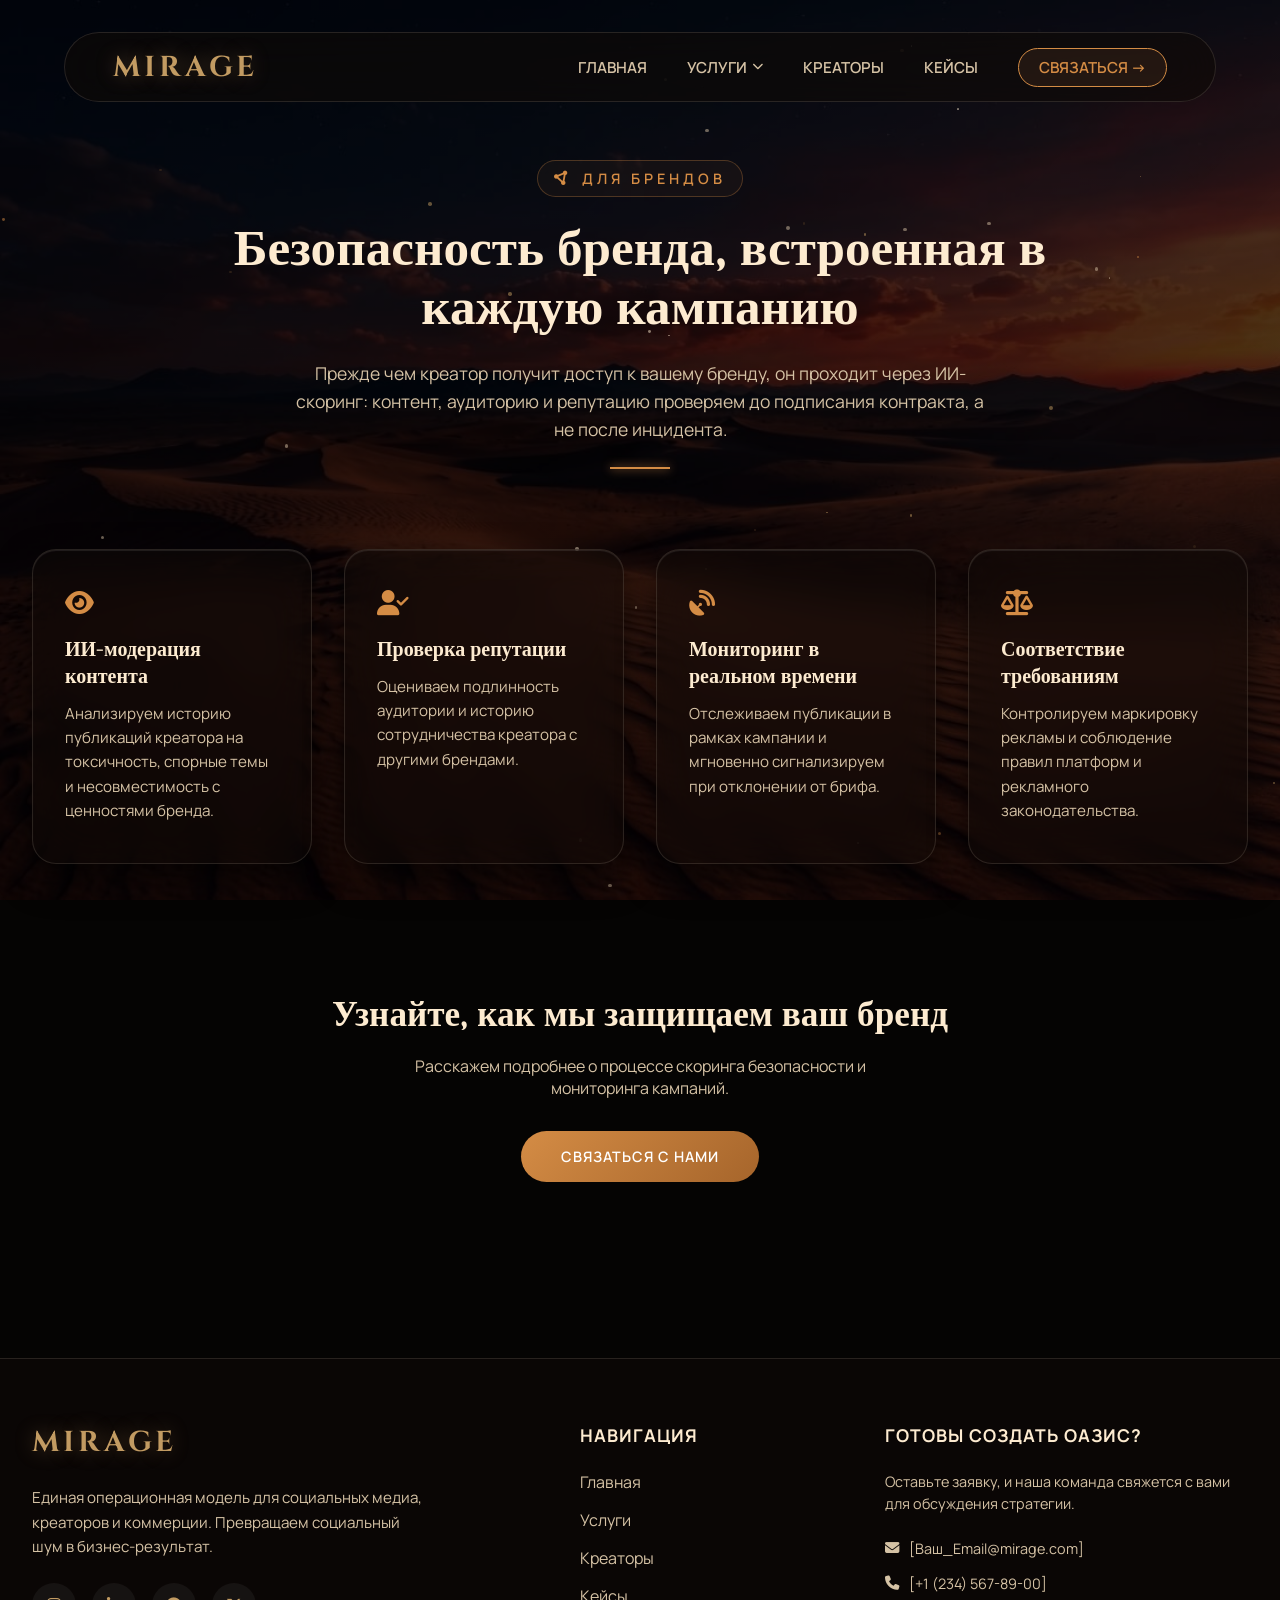
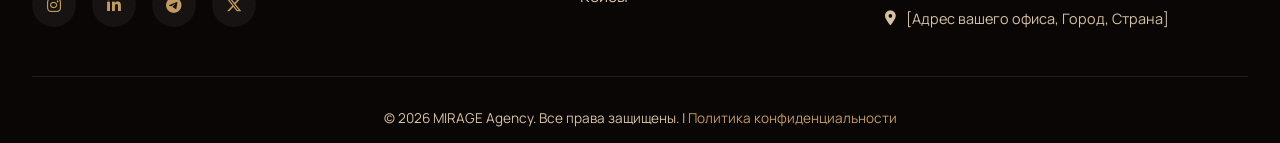
==== brands/brand-safety.html @ 73b87e84 "Add files via upload" ====
<!DOCTYPE html>
<html lang="ru">
<head>
    <meta charset="UTF-8">
    <meta name="viewport" content="width=device-width, initial-scale=1.0">
    <title>Безопасность Бренда | MIRAGE Agency</title>
    <link rel="stylesheet" href="../style.css">

    <link rel="preconnect" href="https://fonts.googleapis.com">
    <link rel="preconnect" href="https://fonts.gstatic.com" crossorigin>
    <link href="https://fonts.googleapis.com/css2?family=Cinzel:wght@400;500;700&family=Manrope:wght@200;300;400;600&display=swap" rel="stylesheet">

    <link rel="stylesheet" href="https://cdnjs.cloudflare.com/ajax/libs/font-awesome/6.4.0/css/all.min.css">
</head>
<body>
    <div class="bg-overlay"></div>
    <div id="particles-container"></div>

    <!-- Стеклянное Навигационное Меню -->
    <nav class="glass-nav">
        <div class="logo"><a href="../index.html">MIRAGE</a></div>

        <!-- Меню ссылок -->
        <ul class="nav-links" id="primary-navigation">
            <li><a href="../index.html#home">Главная</a></li>

            <li class="has-mega-menu">
                <a href="#services-menu" class="mega-menu-trigger" aria-haspopup="true" aria-expanded="false" aria-controls="services-menu">Услуги <i class="fa-solid fa-chevron-down nav-icon" aria-hidden="true"></i></a>
                <div class="mega-menu glass-panel" id="services-menu">
                    <div class="mega-menu-grid">
                        <div class="mega-tabs-panel">
                            <div class="mega-tabs" role="tablist" aria-label="Категории услуг">
                                <button type="button" class="mega-tab active" role="tab" aria-selected="true" aria-controls="mega-tabpanel-social" id="mega-tab-social">Комплексный Social</button>
                                <button type="button" class="mega-tab" role="tab" aria-selected="false" aria-controls="mega-tabpanel-brands" id="mega-tab-brands" tabindex="-1">Для Брендов</button>
                            </div>

                            <div class="mega-tab-panel active" id="mega-tabpanel-social" role="tabpanel" aria-labelledby="mega-tab-social">
                                <ul>
                                    <li><a href="../services/social-strategy.html">Social Стратегия</a></li>
                                    <li><a href="../services/influencer-marketing.html">Инфлюенс-Маркетинг</a></li>
                                    <li><a href="../services/content-studio.html">Студия Контента</a></li>
                                    <li><a href="../services/community-management.html">Комьюнити Менеджмент</a></li>
                                    <li><a href="../services/tiktok-reels-marketing.html">TikTok & Reels Маркетинг</a></li>
                                    <li><a href="../services/ai-discovery.html">AI Дискавери (Поиск талантов)</a></li>
                                    <li><a href="#" class="view-all">Все услуги &rarr;</a></li>
                                </ul>
                            </div>
                            <div class="mega-tab-panel" id="mega-tabpanel-brands" role="tabpanel" aria-labelledby="mega-tab-brands" hidden>
                                <ul>
                                    <li><a href="why-mirage.html">Почему MIRAGE?</a></li>
                                    <li><a href="case-studies.html">Кейсы и Результаты</a></li>
                                    <li><a href="social-ai-platform.html">Платформа Social AI</a></li>
                                    <li><a href="brand-safety.html" aria-current="page">Безопасность Бренда (Brand Safety)</a></li>
                                </ul>
                            </div>
                        </div>
                        <div class="mega-col featured-card">
                            <div class="glass-panel inner-card">
                                <h4>WHITE PAPER: ПРЕДСКАЗУЕМЫЙ SOCIAL ROI</h4>
                                <p>Узнайте, как поведенческие сигналы превращают инвестиции в социальные сети в измеримый рост бизнеса.</p>
                                <a class="featured-image-placeholder" href="../assets/MIRAGE-Social-ROI-Whitepaper.pdf" download="MIRAGE-Social-ROI-Whitepaper.pdf">
                                    <i class="fa-solid fa-file-pdf" aria-hidden="true"></i> Скачать отчет
                                </a>
                            </div>
                        </div>
                    </div>
                </div>
            </li>

            <li><a href="../index.html#creators">Креаторы</a></li>
            <li><a href="../index.html#cases">Кейсы</a></li>
            <li><a href="#contact" class="nav-cta">Связаться &rarr;</a></li>
        </ul>

        <!-- Бургер-меню для мобильных -->
        <button type="button" class="menu-toggle" aria-label="Открыть меню" aria-expanded="false" aria-controls="primary-navigation">
            <i class="fa-solid fa-bars" aria-hidden="true"></i>
        </button>
    </nav>

    <main>
        <section class="page-hero fade-in">
            <span class="eyebrow"><i class="fa-solid fa-circle-nodes" aria-hidden="true"></i> Для Брендов</span>
            <h1>Безопасность бренда, встроенная в каждую кампанию</h1>
            <p class="lede">Прежде чем креатор получит доступ к вашему бренду, он проходит через ИИ-скоринг: контент, аудиторию и репутацию проверяем до подписания контракта, а не после инцидента.</p>
            <div class="divider"></div>
        </section>

        <section class="feature-grid">
            <div class="glass-panel feature-card fade-in stagger-1">
                <i class="fa-solid fa-eye" aria-hidden="true"></i>
                <h3>ИИ-модерация контента</h3>
                <p>Анализируем историю публикаций креатора на токсичность, спорные темы и несовместимость с ценностями бренда.</p>
            </div>
            <div class="glass-panel feature-card fade-in stagger-2">
                <i class="fa-solid fa-user-check" aria-hidden="true"></i>
                <h3>Проверка репутации</h3>
                <p>Оцениваем подлинность аудитории и историю сотрудничества креатора с другими брендами.</p>
            </div>
            <div class="glass-panel feature-card fade-in stagger-3">
                <i class="fa-solid fa-satellite-dish" aria-hidden="true"></i>
                <h3>Мониторинг в реальном времени</h3>
                <p>Отслеживаем публикации в рамках кампании и мгновенно сигнализируем при отклонении от брифа.</p>
            </div>
            <div class="glass-panel feature-card fade-in stagger-1">
                <i class="fa-solid fa-scale-balanced" aria-hidden="true"></i>
                <h3>Соответствие требованиям</h3>
                <p>Контролируем маркировку рекламы и соблюдение правил платформ и рекламного законодательства.</p>
            </div>
        </section>

        <section class="page-cta fade-in">
            <h2>Узнайте, как мы защищаем ваш бренд</h2>
            <p>Расскажем подробнее о процессе скоринга безопасности и мониторинга кампаний.</p>
            <a href="#contact" class="cta-button primary">Связаться с нами</a>
        </section>
    </main>

    <!-- Подвал / Контакты -->
    <footer id="contact" class="glass-footer">
        <div class="footer-grid">
            <div class="footer-brand">
                <div class="logo"><a href="../index.html">MIRAGE</a></div>
                <p>Единая операционная модель для социальных медиа, креаторов и коммерции. Превращаем социальный шум в бизнес-результат.</p>
                <!-- TODO: перед публикацией заменить href="#" на реальные ссылки соцсетей -->
                <div class="social-links">
                    <a href="#" aria-label="Instagram"><i class="fa-brands fa-instagram" aria-hidden="true"></i></a>
                    <a href="#" aria-label="LinkedIn"><i class="fa-brands fa-linkedin-in" aria-hidden="true"></i></a>
                    <a href="#" aria-label="Telegram"><i class="fa-brands fa-telegram" aria-hidden="true"></i></a>
                    <a href="#" aria-label="Twitter / X"><i class="fa-brands fa-x-twitter" aria-hidden="true"></i></a>
                </div>
            </div>

            <div class="footer-links">
                <h4>Навигация</h4>
                <ul>
                    <li><a href="../index.html#home">Главная</a></li>
                    <li><a href="../index.html#services-menu">Услуги</a></li>
                    <li><a href="../index.html#creators">Креаторы</a></li>
                    <li><a href="../index.html#cases">Кейсы</a></li>
                </ul>
            </div>

            <div class="footer-contact">
                <h4>Готовы создать оазис?</h4>
                <p>Оставьте заявку, и наша команда свяжется с вами для обсуждения стратегии.</p>
                <!-- TODO: перед публикацией подставить реальные email/телефон/адрес -->
                <ul>
                    <li><i class="fa-solid fa-envelope" aria-hidden="true"></i> <a href="#">[Ваш_Email@mirage.com]</a></li>
                    <li><i class="fa-solid fa-phone" aria-hidden="true"></i> <a href="#">[+1 (234) 567-89-00]</a></li>
                    <li><i class="fa-solid fa-location-dot" aria-hidden="true"></i> [Адрес вашего офиса, Город, Страна]</li>
                </ul>
            </div>
        </div>
        <div class="footer-bottom">
            <p>&copy; 2026 MIRAGE Agency. Все права защищены. | <a href="#">Политика конфиденциальности</a></p>
        </div>
    </footer>

    <script src="../script.js"></script>
</body>
</html>
---- style.css ----
:root {
    --font-heading: 'Cinzel', serif;
    --font-body: 'Manrope', sans-serif;
    
    --text-cream: #FDEBD0;         
    --text-muted: #D5C2A5;         
    --accent-amber: #D48C45;       
    --accent-gold: #C29B62;        
    --accent-coffee: #4A3320;      
    
    --glass-bg: rgba(15, 10, 8, 0.45);
    --glass-bg-nav: rgba(15, 10, 8, 0.6);
    --glass-bg-strong: rgba(12, 8, 6, 0.85);
    --glass-bg-strongest: rgba(12, 8, 6, 0.95);
    --glass-border: rgba(253, 235, 208, 0.12);
    --glass-shadow: 0 15px 35px rgba(0, 0, 0, 0.6);
    --glass-highlight: inset 0 1px 1px rgba(255, 255, 255, 0.1);
    --blur-strong: 25px;
    --blur-base: 20px;
}

* { margin: 0; padding: 0; box-sizing: border-box; }
html { scroll-behavior: smooth; }

body {
    font-family: var(--font-body);
    color: var(--text-cream);
    background-color: #050403;
    /* Рекомендуется конвертировать картинку в webp для скорости загрузки */
    background-image: url('Gemini_Generated_Image_9etfbc9etfbc9etf.png');
    background-size: cover;
    background-position: center;
    background-attachment: fixed;
    background-repeat: no-repeat;
    min-height: 100vh;
    overflow-x: hidden;
}

.bg-overlay {
    position: fixed; top: 0; left: 0; width: 100%; height: 100%;
    background: linear-gradient(135deg, rgba(8, 5, 10, 0.85) 0%, rgba(30, 15, 5, 0.75) 100%);
    mix-blend-mode: multiply; z-index: -1;
}

#particles-container {
    position: fixed; top: 0; left: 0; width: 100%; height: 100%; z-index: 0; pointer-events: none; overflow: hidden;
}

.particle {
    position: absolute; background-color: var(--accent-gold); border-radius: 50%; opacity: 0.5; animation: float-sand linear infinite;
}

@keyframes float-sand {
    0% { transform: translateY(0) translateX(0) rotate(0deg); opacity: 0; }
    10% { opacity: 0.6; }
    90% { opacity: 0.6; }
    100% { transform: translateY(-100vh) translateX(100px) rotate(360deg); opacity: 0; }
}

.glass-panel {
    background: var(--glass-bg); backdrop-filter: blur(20px); -webkit-backdrop-filter: blur(20px);
    border: 1px solid var(--glass-border); box-shadow: var(--glass-shadow), var(--glass-highlight);
    border-radius: 24px; position: relative; z-index: 10;
}

/* === Навигация === */
.glass-nav {
    position: fixed; top: 2rem; left: 50%; transform: translateX(-50%); width: 90%; max-width: 1300px;
    height: 70px; display: flex; justify-content: space-between; align-items: center; padding: 0 3rem;
    border-radius: 100px; z-index: 1000;
    background: var(--glass-bg-nav); backdrop-filter: blur(var(--blur-strong)); -webkit-backdrop-filter: blur(var(--blur-strong)); border: 1px solid var(--glass-border);
}

.logo {
    font-family: var(--font-heading); font-size: 1.8rem; font-weight: 700; letter-spacing: 4px;
    color: var(--accent-gold); text-shadow: 0 0 20px rgba(194, 155, 98, 0.4);
}
.logo a { color: inherit; text-decoration: none; }

.nav-links { display: flex; list-style: none; gap: 2.5rem; align-items: center; }
.nav-links > li > a {
    text-decoration: none; color: var(--text-muted); font-size: 0.95rem; font-weight: 600; text-transform: uppercase;
    transition: color 0.3s ease; display: flex; align-items: center; gap: 5px; padding: 25px 0;
}
.nav-links > li > a:hover { color: var(--text-cream); }
.nav-icon { font-size: 0.7rem; transition: transform 0.3s ease; }

.nav-cta {
    background: rgba(212, 140, 69, 0.1); border: 1px solid var(--accent-amber); padding: 8px 20px !important;
    border-radius: 50px; color: var(--accent-amber) !important;
}
.nav-cta:hover { background: var(--accent-amber); color: #fff !important; }

/* === МЕГА-МЕНЮ === */
.has-mega-menu { position: relative; }
.mega-menu {
    position: absolute; top: 100%; left: -100px; width: 800px; padding: 2.5rem; opacity: 0; visibility: hidden;
    transform: translateY(20px); transition: all 0.4s cubic-bezier(0.25, 0.8, 0.25, 1); border-radius: 20px;
    background: var(--glass-bg-strong);
}
.has-mega-menu:hover .mega-menu { opacity: 1; visibility: visible; transform: translateY(0); }
.has-mega-menu:hover .nav-icon { transform: rotate(180deg); }
/* Открытие по клику (тач-устройства / клавиатура) — дублирует hover-поведение */
.has-mega-menu .mega-menu.mega-menu-open { opacity: 1; visibility: visible; transform: translateY(0); }
.has-mega-menu .mega-menu-trigger[aria-expanded="true"] .nav-icon { transform: rotate(180deg); }

.mega-menu-grid { display: grid; grid-template-columns: 1.6fr 1fr; gap: 2rem; }

/* Подвкладки "Комплексный Social" / "Для Брендов" */
.mega-tabs {
    display: flex; gap: 2rem; border-bottom: 1px solid rgba(253,235,208,0.1); margin-bottom: 1.5rem;
}
.mega-tab {
    background: none; border: none; cursor: pointer; font-family: var(--font-body);
    font-size: 0.85rem; letter-spacing: 2px; text-transform: uppercase; color: var(--text-muted);
    padding: 10px 2px; min-height: 44px; position: relative; transition: color 0.2s;
}
.mega-tab:hover { color: var(--text-cream); }
.mega-tab.active { color: var(--accent-amber); }
.mega-tab.active::after {
    content: ''; position: absolute; left: 0; right: 0; bottom: -1px; height: 2px; background: var(--accent-amber);
}
.mega-tab-panel { display: none; }
.mega-tab-panel.active { display: block; animation: fadeInUp 0.3s ease; }

.mega-tab-panel ul,
.mega-col ul { list-style: none; display: flex; flex-direction: column; gap: 1rem; }
.mega-tab-panel ul li a,
.mega-col ul li a { color: var(--text-cream); text-decoration: none; font-size: 0.95rem; font-weight: 300; transition: color 0.2s; }
.mega-tab-panel ul li a:hover,
.mega-col ul li a:hover { color: var(--accent-gold); }
.mega-tab-panel ul li a.view-all,
.mega-col ul li a.view-all { color: var(--accent-amber); font-weight: 600; margin-top: 10px; display: inline-block; }
.mega-tab-panel ul li a[aria-current="page"],
.mega-col ul li a[aria-current="page"] { color: var(--accent-gold); font-weight: 600; }

.featured-card .inner-card {
    padding: 1.5rem; border-radius: 12px; background: rgba(255,255,255,0.03); border: 1px solid rgba(212,140,69,0.2);
}
.featured-card h4 { border-bottom: none; color: var(--text-cream); font-size: 1rem; margin-bottom: 0.5rem; line-height: 1.4; }
.featured-card p { font-size: 0.85rem; color: var(--text-muted); margin-bottom: 1rem; line-height: 1.5; }
.featured-image-placeholder {
    width: 100%; height: 80px; background: linear-gradient(135deg, rgba(212,140,69,0.1), rgba(212,140,69,0.3));
    border-radius: 8px; display: flex; align-items: center; justify-content: center;
    color: var(--accent-gold); text-decoration: none; font-size: 0.9rem; font-weight: 600; gap: 10px; cursor: pointer; transition: background 0.3s;
}
.featured-image-placeholder:hover { background: rgba(212,140,69,0.4); }

.menu-toggle {
    display: none; font-size: 1.5rem; cursor: pointer; color: var(--text-cream);
    background: none; border: none; padding: 12px;
    min-width: 44px; min-height: 44px; align-items: center; justify-content: center;
}

/* === Герой Секция === */
.hero-section { min-height: 100vh; min-height: 100dvh; display: flex; align-items: center; justify-content: center; padding: 120px 2rem 4rem; }
.hero-card { max-width: 1000px; padding: 5rem 4rem; text-align: center; }
.eyebrow { display: inline-flex; align-items: center; gap: 10px; font-weight: 600; color: var(--accent-amber); font-size: 0.9rem; letter-spacing: 4px; text-transform: uppercase; margin-bottom: 1.5rem; padding: 8px 16px; border: 1px solid rgba(212, 140, 69, 0.3); border-radius: 50px; background: rgba(212, 140, 69, 0.05); }
.hero-title { font-family: var(--font-heading); font-size: clamp(2rem, 6vw + 0.5rem, 4.5rem); line-height: 1.1; font-weight: 700; margin-bottom: 2rem; background: linear-gradient(to right, var(--text-cream), var(--accent-gold)); -webkit-background-clip: text; -webkit-text-fill-color: transparent; }
.hero-subtitle { font-size: clamp(1rem, 0.5vw + 0.9rem, 1.15rem); line-height: 1.6; color: var(--text-muted); max-width: 700px; margin: 0 auto 3rem; font-weight: 300; }
.cta-group { display: flex; gap: 1.5rem; justify-content: center; }
.cta-button { display: inline-block; text-decoration: none; font-family: var(--font-body); font-size: 0.9rem; letter-spacing: 1px; text-transform: uppercase; padding: 1rem 2.5rem; border-radius: 50px; cursor: pointer; font-weight: 600; transition: all 0.4s ease; }
.cta-button.primary { background: linear-gradient(135deg, var(--accent-amber), #A6652B); color: #fff; border: none; }
.cta-button.primary:hover { transform: translateY(-3px); box-shadow: 0 15px 25px rgba(212, 140, 69, 0.5); }
.cta-button.secondary { background: transparent; color: var(--text-cream); border: 1px solid var(--accent-gold); display: flex; align-items: center; gap: 10px; }
.cta-button.secondary:hover { background: rgba(194, 155, 98, 0.1); transform: translateY(-3px); border-color: var(--text-cream); }

/* === Бегущая Строка === */
.ticker-section { max-width: 1300px; margin: 0 auto 4rem; padding: 1.5rem 0; border-radius: 16px; overflow: hidden; }
.ticker-wrapper { width: 100%; overflow: hidden; }
.ticker-track { display: flex; width: max-content; animation: scroll-ticker 30s linear infinite; }
.ticker-item { display: flex; align-items: center; padding: 0 3rem; font-size: 1rem; color: var(--text-muted); font-weight: 400; text-transform: uppercase; letter-spacing: 1px; white-space: nowrap; }
.ticker-item span { font-family: var(--font-heading); font-size: 1.4rem; color: var(--accent-gold); font-weight: 700; margin-right: 12px; }
@keyframes scroll-ticker { 0% { transform: translateX(0); } 100% { transform: translateX(-50%); } }

/* === Базовые стили секций === */
.section-header { text-align: center; margin-bottom: 4rem; }
.section-header h2 { font-family: var(--font-heading); font-size: clamp(1.8rem, 4vw + 0.5rem, 3rem); color: var(--text-cream); margin-bottom: 1rem; }
.section-subtitle { color: var(--text-muted); font-size: 1.1rem; max-width: 600px; margin: 0 auto 1.5rem; }
.divider { height: 2px; width: 60px; background: var(--accent-amber); margin: 0 auto; box-shadow: 0 0 10px var(--accent-amber); }

/* === Креаторы (Ростер) === */
.roster-section { padding: 6rem 2rem; max-width: 1300px; margin: 0 auto; }
.creators-grid { display: grid; grid-template-columns: repeat(auto-fit, minmax(min(300px, 100%), 1fr)); gap: 2.5rem; }
.creator-card { padding: 2rem; text-align: center; display: flex; flex-direction: column; align-items: center; }
.creator-card:hover { transform: translateY(-10px); background: rgba(25, 18, 14, 0.6); border-color: rgba(253, 235, 208, 0.3); }
.creator-image { width: 150px; height: 150px; border-radius: 50%; margin-bottom: 1.5rem; border: 2px solid var(--accent-gold); display: flex; align-items: center; justify-content: center; background: rgba(0,0,0,0.3); overflow: hidden; }
.creator-image span { font-size: 0.8rem; color: var(--text-muted); opacity: 0.5; }
.creator-info h3 { font-family: var(--font-heading); font-size: 1.4rem; margin-bottom: 0.3rem; color: var(--text-cream); }
.niche { font-size: 0.85rem; color: var(--accent-amber); text-transform: uppercase; letter-spacing: 1px; display: block; margin-bottom: 1.5rem; }
.stats { display: flex; justify-content: space-around; width: 100%; border-top: 1px solid rgba(253, 235, 208, 0.1); padding-top: 1rem; }
.stats div strong { font-size: 1.2rem; color: var(--text-cream); font-family: var(--font-heading); }
.stats div { font-size: 0.8rem; color: var(--text-muted); }

/* === Social AI Секция === */
.ai-section { padding: 2rem 2rem 6rem; max-width: 1300px; margin: 0 auto; }
.ai-card { display: grid; grid-template-columns: 1fr 1fr; gap: 4rem; padding: 4rem; align-items: center; }
.ai-content h2 { font-family: var(--font-heading); font-size: clamp(1.6rem, 3vw + 0.5rem, 2.5rem); margin-bottom: 1.5rem; line-height: 1.2; }
.ai-content p { color: var(--text-muted); font-size: 1.1rem; line-height: 1.6; margin-bottom: 2rem; }
.ai-features { list-style: none; }
.ai-features li { margin-bottom: 1rem; font-size: 1rem; display: flex; align-items: center; gap: 12px; }
.ai-features li i { color: var(--accent-amber); }
.ai-visual { width: 100%; height: 350px; background: linear-gradient(135deg, rgba(212,140,69,0.05), rgba(0,0,0,0.4)); border-radius: 16px; border: 1px solid rgba(212,140,69,0.2); display: flex; align-items: center; justify-content: center; color: var(--text-muted); }

/* === Кейсы === */
.cases-section { padding: 4rem 2rem 8rem; max-width: 1300px; margin: 0 auto; }
.cases-grid { display: grid; grid-template-columns: repeat(auto-fit, minmax(400px, 1fr)); gap: 3rem; }
.case-card { padding: 3rem; display: flex; flex-direction: column; }
.case-brand h3 { font-family: var(--font-heading); font-size: 1.8rem; color: var(--accent-gold); margin-bottom: 1rem; }
.case-desc { color: var(--text-muted); font-size: 1rem; line-height: 1.5; margin-bottom: 2rem; flex-grow: 1; }
.case-metrics { display: flex; gap: 2rem; margin-bottom: 2rem; padding: 1.5rem; background: rgba(0,0,0,0.2); border-radius: 12px; }
.metric h4 { font-family: var(--font-heading); font-size: 1.8rem; color: var(--text-cream); }
.metric span { font-size: 0.85rem; color: var(--text-muted); text-transform: uppercase; letter-spacing: 1px; }
.learn-more { color: var(--accent-amber); text-decoration: none; font-weight: 600; text-transform: uppercase; letter-spacing: 1px; display: inline-flex; align-items: center; gap: 8px; transition: gap 0.3s; }
.learn-more:hover { gap: 15px; }

/* === Подвал / Контакты === */
.glass-footer { background: var(--glass-bg-strong); backdrop-filter: blur(var(--blur-strong)); -webkit-backdrop-filter: blur(var(--blur-strong)); border-top: 1px solid var(--glass-border); padding: 4rem 2rem 1rem; margin-top: 4rem; }
.footer-grid { max-width: 1300px; margin: 0 auto; display: grid; grid-template-columns: 2fr 1fr 1.5fr; gap: 4rem; margin-bottom: 3rem; }
.footer-brand p { color: var(--text-muted); margin: 1.5rem 0; line-height: 1.6; font-size: 0.95rem; max-width: 400px; }
.social-links { display: flex; gap: 1rem; }
.social-links a { display: flex; align-items: center; justify-content: center; width: 44px; height: 44px; border-radius: 50%; background: rgba(255,255,255,0.05); color: var(--accent-gold); text-decoration: none; transition: all 0.3s; }
.social-links a:hover { background: var(--accent-amber); color: #fff; transform: translateY(-3px); }
.footer-links h4, .footer-contact h4 { font-family: var(--font-body); font-size: 1.1rem; color: var(--text-cream); margin-bottom: 1.5rem; text-transform: uppercase; letter-spacing: 1px; }
.footer-links ul, .footer-contact ul { list-style: none; display: flex; flex-direction: column; gap: 1rem; }
.footer-links a, .footer-contact a { color: var(--text-muted); text-decoration: none; transition: color 0.3s; }
.footer-links a:hover, .footer-contact a:hover { color: var(--accent-amber); }
.footer-contact p { color: var(--text-muted); font-size: 0.9rem; line-height: 1.5; margin-bottom: 1.5rem; }
.footer-contact li { color: var(--text-muted); font-size: 0.9rem; display: flex; align-items: center; gap: 10px; }
.footer-bottom { text-align: center; padding-top: 2rem; border-top: 1px solid rgba(253,235,208,0.1); color: var(--text-muted); font-size: 0.85rem; }
.footer-bottom a { color: var(--accent-gold); text-decoration: none; }

/* === Внутренние страницы (services / brands) === */
.page-hero { padding: 160px 2rem 4rem; max-width: 900px; margin: 0 auto; text-align: center; }
.page-hero h1 {
    font-family: var(--font-heading); font-size: clamp(2rem, 4vw + 0.5rem, 3.2rem);
    line-height: 1.15; margin-bottom: 1.25rem; color: var(--text-cream);
}
.page-hero .lede { color: var(--text-muted); font-size: 1.1rem; line-height: 1.6; max-width: 700px; margin: 0 auto; }
.page-hero .divider { margin: 1.5rem auto 0; }

.feature-grid {
    display: grid; grid-template-columns: repeat(auto-fit, minmax(min(260px, 100%), 1fr)); gap: 2rem;
    max-width: 1300px; margin: 0 auto; padding: 1rem 2rem 6rem;
}
.feature-card { padding: 2.5rem 2rem; }
.feature-card i { font-size: 1.6rem; color: var(--accent-amber); margin-bottom: 1.25rem; display: block; }
.feature-card h3 { font-family: var(--font-heading); font-size: 1.25rem; margin-bottom: 0.75rem; color: var(--text-cream); }
.feature-card p { color: var(--text-muted); font-size: 0.95rem; line-height: 1.6; }

.page-cta { text-align: center; padding: 2rem 2rem 7rem; }
.page-cta h2 { font-family: var(--font-heading); font-size: clamp(1.6rem, 3vw + 0.5rem, 2.2rem); color: var(--text-cream); margin-bottom: 1rem; }
.page-cta p { color: var(--text-muted); margin-bottom: 2rem; max-width: 500px; margin-left: auto; margin-right: auto; }

@media (max-width: 768px) {
    .page-hero { padding: 130px 1.5rem 3rem; }
    .feature-grid { padding: 1rem 1.5rem 4rem; }
    .page-cta { padding: 1rem 1.5rem 5rem; }
}

/* === Анимации === */
.fade-in { opacity: 0; transform: translateY(30px); animation: fadeInUp 1s forwards; animation-play-state: paused; }
.stagger-1 { animation-delay: 0.2s; } .stagger-2 { animation-delay: 0.4s; } .stagger-3 { animation-delay: 0.6s; }
@keyframes fadeInUp { to { opacity: 1; transform: translateY(0); } }
.text-center { text-align: center; display: flex; justify-content: center; }

/* ========================================= */
/* === MOBILE RESPONSIVE (Полная адаптация) === */
/* ========================================= */
/* Заголовки и hero-subtitle масштабируются через clamp() выше по файлу —
   отдельные font-size здесь нужны только там, где meняется не размер шрифта. */

@media (max-width: 1024px) {
    /* На планшетах/мобильных ховер недоступен: мега-меню раскрывается кликом (см. mega-menu-open в JS),
       поэтому вместо display:none используем нулевую высоту — иначе контент навсегда недостижим для тач-устройств. */
    .mega-menu {
        position: static;
        width: 100%;
        max-height: 0;
        padding: 0 1.5rem;
        overflow: hidden;
        opacity: 1;
        visibility: visible;
        transform: none;
        transition: max-height 0.4s ease, padding 0.4s ease;
    }
    .mega-menu.mega-menu-open {
        max-height: 1200px;
        padding: 1.5rem;
    }
    .mega-menu-grid { grid-template-columns: 1fr; gap: 1.5rem; }
}

@media (max-width: 992px) {
    .ai-card, .footer-grid { grid-template-columns: 1fr; gap: 2.5rem; }
    .ai-card { padding: 2.5rem; }
    .cases-grid { grid-template-columns: 1fr; }
    .glass-nav { padding: 0 2rem; }
}

@media (max-width: 768px) {
    body {
        /* Убираем баг дергающегося фона в iOS Safari */
        background-attachment: scroll;
    }

    /* Стекломорфизм на мобильных: снижаем радиус блюра — главный фактор GPU-нагрузки
       при большом числе наложенных .glass-panel на слабых мобильных чипах. */
    .glass-panel,
    .glass-nav,
    .nav-links,
    .mega-menu,
    .glass-footer {
        backdrop-filter: blur(10px);
        -webkit-backdrop-filter: blur(10px);
    }

    .glass-nav { padding: 0 1.5rem; top: 1rem; width: 95%; }

    /* Стили выезжающего мобильного меню */
    .nav-links {
        display: flex;
        flex-direction: column;
        position: absolute;
        top: 80px;
        left: 0;
        width: 100%;
        background: var(--glass-bg-strongest);
        padding: 2rem;
        border-radius: 16px;
        border: 1px solid var(--glass-border);
        gap: 0.5rem;
        align-items: stretch;
        max-height: calc(100dvh - 100px);
        overflow-y: auto;

        /* Анимация скрытия/показа */
        opacity: 0;
        visibility: hidden;
        transform: translateY(-20px);
        transition: opacity 0.3s ease, transform 0.3s ease, visibility 0.3s ease;
    }

    .nav-links.nav-active {
        opacity: 1;
        visibility: visible;
        transform: translateY(0);
    }

    /* Тач-таргеты >= 44px по высоте */
    .nav-links > li > a {
        padding: 12px 4px;
        font-size: 1.1rem;
        min-height: 44px;
        width: 100%;
    }
    .nav-links > li { width: 100%; }

    .menu-toggle { display: flex; }

    .hero-card { padding: 3rem 1.5rem; }
    .cta-group { flex-direction: column; gap: 1rem; }
    .cta-button { min-height: 44px; }

    .section-header { margin-bottom: 2.5rem; }

    .ticker-item { padding: 0 1.5rem; font-size: 0.9rem; }
    .ticker-item span { font-size: 1.2rem; margin-right: 8px; }

    .roster-section, .ai-section, .cases-section { padding: 3rem 1.5rem; }
    .creator-card { padding: 1.5rem; }
    /* .creators-grid уже безопасен на любой ширине благодаря minmax(min(300px, 100%), 1fr) выше */
}

@media (max-width: 480px) {
    .eyebrow { font-size: 0.75rem; letter-spacing: 2px; }
}

/* Уважаем настройку пользователя "меньше движения": отключаем декоративные анимации */
@media (prefers-reduced-motion: reduce) {
    html { scroll-behavior: auto; }
    .fade-in { animation: none; opacity: 1; transform: none; }
    .ticker-track { animation: none; }
    .particle { animation: none; display: none; }
    .creator-card,
    .cta-button.primary,
    .cta-button.secondary,
    .social-links a {
        transition: none;
    }
}
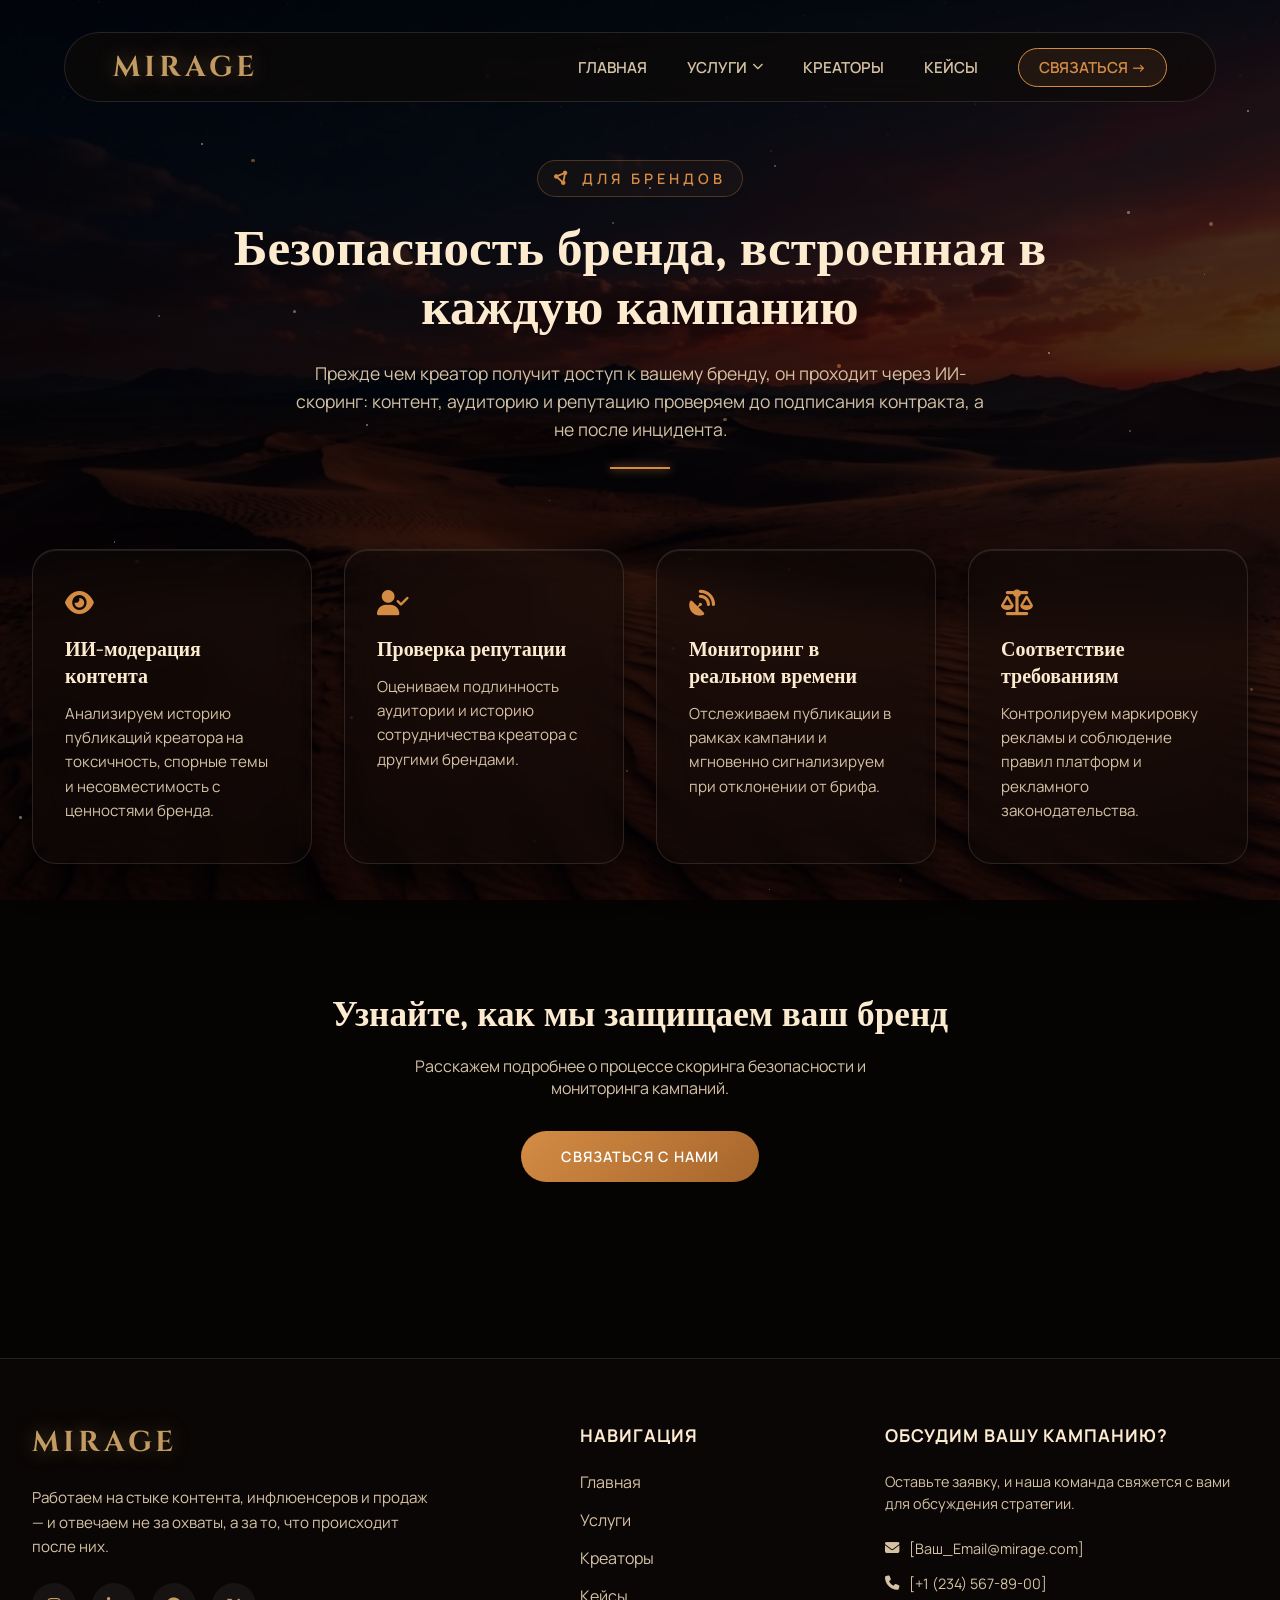
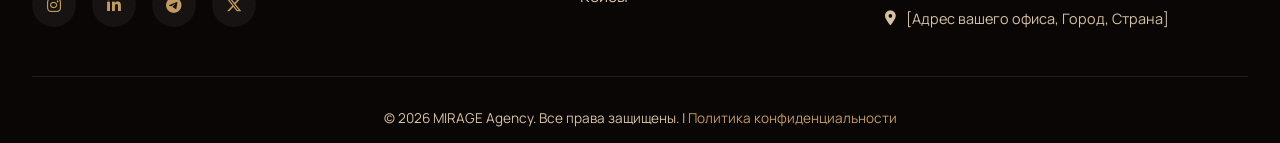
==== commit 46674d52: "Add files via upload" ====
--- a/brands/brand-safety.html
+++ b/brands/brand-safety.html
@@ -4,6 +4,8 @@
     <meta charset="UTF-8">
     <meta name="viewport" content="width=device-width, initial-scale=1.0">
     <title>Безопасность Бренда | MIRAGE Agency</title>
+    <meta name="description" content="Brand Safety в MIRAGE: ИИ-модерация контента, проверка репутации креаторов и мониторинг кампаний в реальном времени.">
+    <link rel="icon" href="data:image/svg+xml,%3Csvg xmlns='http://www.w3.org/2000/svg' viewBox='0 0 100 100'%3E%3Crect width='100' height='100' rx='22' fill='%230f0a08'/%3E%3Ctext x='50' y='68' font-family='Georgia,serif' font-size='58' font-weight='700' fill='%23c29b62' text-anchor='middle'%3EM%3C/text%3E%3C/svg%3E">
     <link rel="stylesheet" href="../style.css">
 
     <link rel="preconnect" href="https://fonts.googleapis.com">
@@ -121,7 +123,7 @@
         <div class="footer-grid">
             <div class="footer-brand">
                 <div class="logo"><a href="../index.html">MIRAGE</a></div>
-                <p>Единая операционная модель для социальных медиа, креаторов и коммерции. Превращаем социальный шум в бизнес-результат.</p>
+                <p>Работаем на стыке контента, инфлюенсеров и продаж — и отвечаем не за охваты, а за то, что происходит после них.</p>
                 <!-- TODO: перед публикацией заменить href="#" на реальные ссылки соцсетей -->
                 <div class="social-links">
                     <a href="#" aria-label="Instagram"><i class="fa-brands fa-instagram" aria-hidden="true"></i></a>
@@ -142,7 +144,7 @@
             </div>
 
             <div class="footer-contact">
-                <h4>Готовы создать оазис?</h4>
+                <h4>Обсудим вашу кампанию?</h4>
                 <p>Оставьте заявку, и наша команда свяжется с вами для обсуждения стратегии.</p>
                 <!-- TODO: перед публикацией подставить реальные email/телефон/адрес -->
                 <ul>
--- a/style.css
+++ b/style.css
@@ -182,7 +182,7 @@
 /* === Креаторы (Ростер) === */
 .roster-section { padding: 6rem 2rem; max-width: 1300px; margin: 0 auto; }
 .creators-grid { display: grid; grid-template-columns: repeat(auto-fit, minmax(min(300px, 100%), 1fr)); gap: 2.5rem; }
-.creator-card { padding: 2rem; text-align: center; display: flex; flex-direction: column; align-items: center; }
+.creator-card { padding: 2rem; text-align: center; display: flex; flex-direction: column; align-items: center; transition: transform 0.3s ease, background 0.3s ease, border-color 0.3s ease; }
 .creator-card:hover { transform: translateY(-10px); background: rgba(25, 18, 14, 0.6); border-color: rgba(253, 235, 208, 0.3); }
 .creator-image { width: 150px; height: 150px; border-radius: 50%; margin-bottom: 1.5rem; border: 2px solid var(--accent-gold); display: flex; align-items: center; justify-content: center; background: rgba(0,0,0,0.3); overflow: hidden; }
 .creator-image span { font-size: 0.8rem; color: var(--text-muted); opacity: 0.5; }
